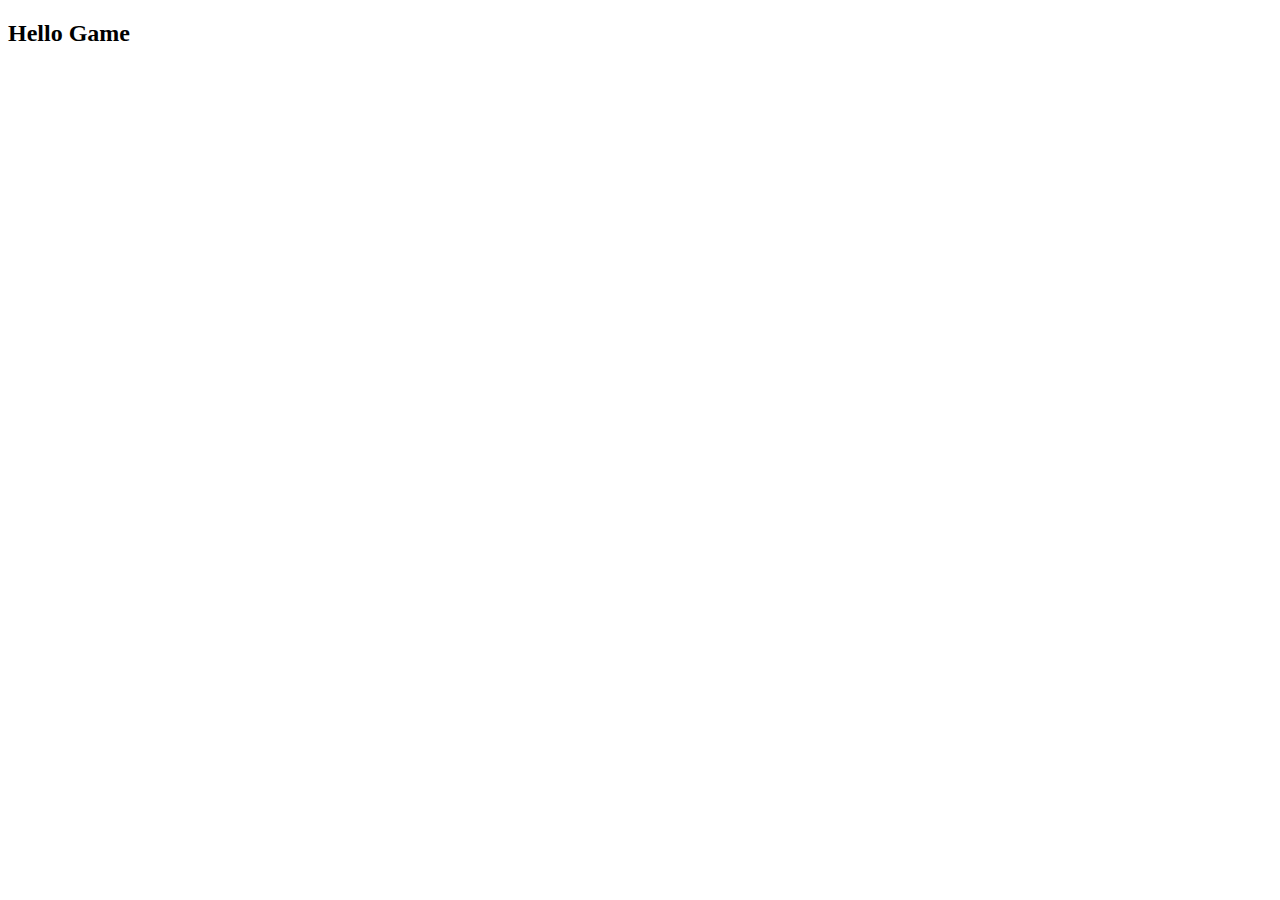
==== index.html @ ef562b77 "Init" ====
<!DOCTYPE html>
<html lang="en">
  <head>
    <meta charset="UTF-8" />
    <meta name="viewport" content="width=device-width, initial-scale=1.0" />
    <title>Game</title>
  </head>
  <body>
    <h2>Hello Game</h2>
  </body>
</html>
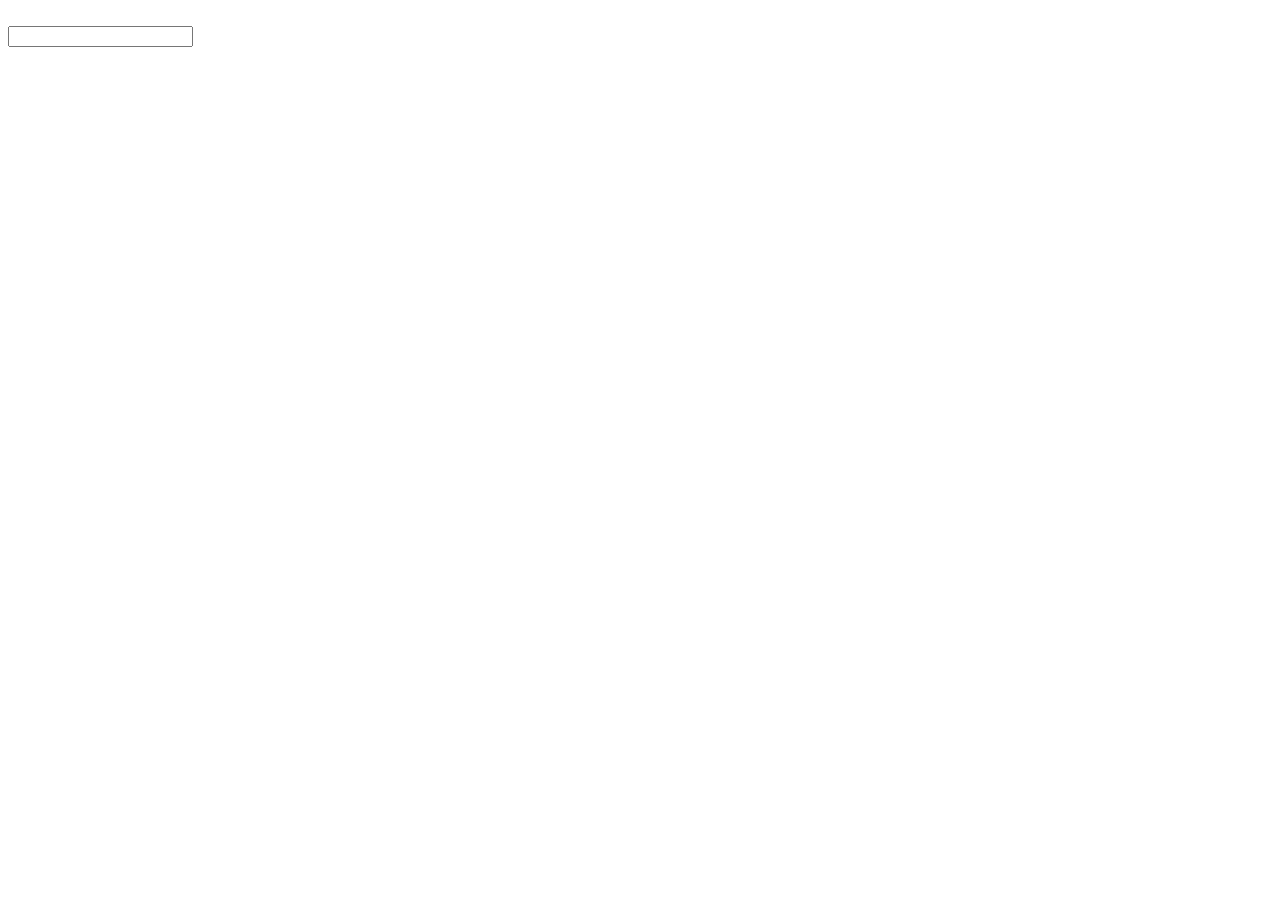
==== commit 64f8b91f: "Get data from api" ====
--- a/index.html
+++ b/index.html
@@ -3,9 +3,45 @@
   <head>
     <meta charset="UTF-8" />
     <meta name="viewport" content="width=device-width, initial-scale=1.0" />
-    <title>Game</title>
+    <title>Movie Quiz</title>
   </head>
   <body>
-    <h2>Hello Game</h2>
+    <div id="quiz">
+      <div id="backdrop"><img src="" alt="" /></div>
+      <div id="title"></div>
+    </div>
+    <div id="answer">
+      <input type="text" id="inputWord" />
+    </div>
+    <div id="score"></div>
+    <div id="timer"></div>
+    <script>
+      const options = {
+        method: 'GET',
+        headers: {
+          accept: 'application/json',
+          Authorization:
+            'Bearer eyJhbGciOiJIUzI1NiJ9.eyJhdWQiOiJkN2Q2YjQzNmMyYWFmYmI5MDM0NTJkYjYyMjNkOWU2NiIsInN1YiI6IjYzMGQ2ZTllYmJjYWUwMDA3ZTQ5NmM5NiIsInNjb3BlcyI6WyJhcGlfcmVhZCJdLCJ2ZXJzaW9uIjoxfQ.ozHtkrnpGYvv65bpT_Om4cKN8H9NyxzOduQynHzk0xE',
+        },
+      };
+
+      const quiz = document.querySelector('#quiz');
+      const inputWord = document.querySelector('#inputWord');
+      const score = document.querySelector('#score');
+      const timer = document.querySelector('#timer');
+
+      //random page //random num (0-19)
+      fetch('https://api.themoviedb.org/4/account/630d6e9ebbcae0007e496c96/movie/recommendations?page=4&language=en-US', options)
+        .then((response) => response.json())
+        .then((response) => {
+          let movieData = response.results;
+          document.querySelector('#quiz #backdrop img').src = movieData
+            .filter((el, idx) => idx === 0)
+            .map((el) => `https://image.tmdb.org/t/p/w780/${el.backdrop_path}`);
+          document.querySelector('#quiz #title').innerHTML = movieData.filter((el, idx) => idx === 0).map((el) => el.title);
+          console.log(movieData);
+        })
+        .catch((err) => console.error(err));
+    </script>
   </body>
 </html>
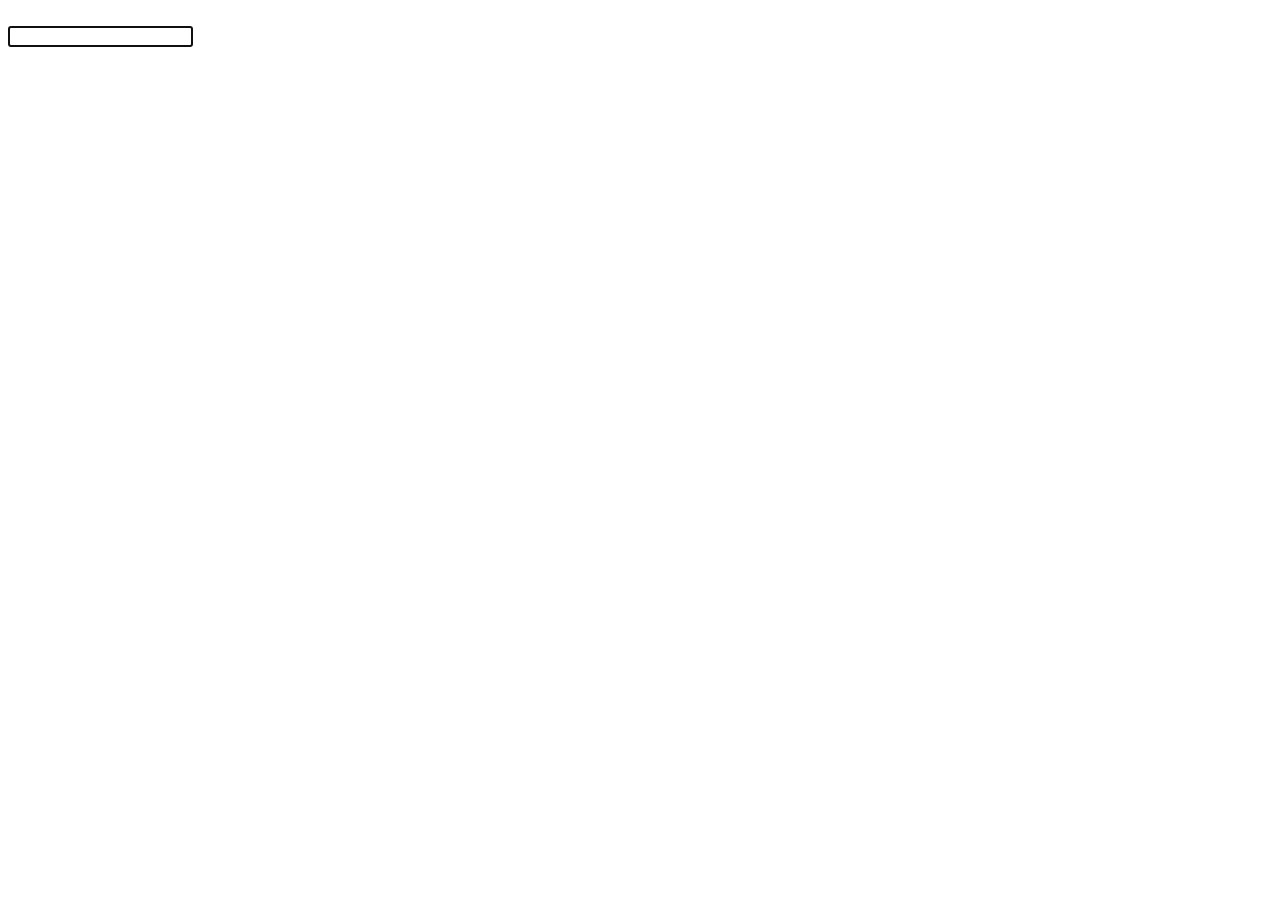
==== commit 76dd8d84: "Get data randomly" ====
--- a/index.html
+++ b/index.html
@@ -25,23 +25,65 @@
         },
       };
 
-      const quiz = document.querySelector('#quiz');
+      const quiz = document.querySelector('#quiz #backdrop img');
       const inputWord = document.querySelector('#inputWord');
       const score = document.querySelector('#score');
       const timer = document.querySelector('#timer');
 
-      //random page //random num (0-19)
-      fetch('https://api.themoviedb.org/4/account/630d6e9ebbcae0007e496c96/movie/recommendations?page=4&language=en-US', options)
-        .then((response) => response.json())
-        .then((response) => {
-          let movieData = response.results;
-          document.querySelector('#quiz #backdrop img').src = movieData
-            .filter((el, idx) => idx === 0)
-            .map((el) => `https://image.tmdb.org/t/p/w780/${el.backdrop_path}`);
-          document.querySelector('#quiz #title').innerHTML = movieData.filter((el, idx) => idx === 0).map((el) => el.title);
-          console.log(movieData);
-        })
-        .catch((err) => console.error(err));
+      let answer = '';
+      let randomNum = 0;
+      let count = 0;
+
+      const randomNumFunc = () => {
+        randomNum = Math.floor(Math.random() * 19 + 1);
+      };
+
+      String.prototype.toWesternDigits = function () {
+        return this.replace('III', '3').replace('II', '2').replace('I', '1');
+      };
+
+      const keyupFunc = function (e) {
+        if (e.keyCode === 13) {
+          const typed = inputWord.value;
+          if (answer[0].toLowerCase() == typed.toLowerCase()) {
+            console.log(answer[0].toLowerCase().toWesternDigits());
+            console.log('correct');
+            init();
+            count++;
+            score.textContent = count;
+          } else {
+            //game end and show answer
+          }
+        }
+      };
+
+      const init = function () {
+        inputWord.addEventListener('keyup', keyupFunc);
+        randomNumFunc();
+        getMovieData();
+        inputWord.value = '';
+        inputWord.focus();
+      };
+
+      //timer function
+      //7 seconds, pass time -> lose
+
+      async function getMovieData() {
+        let obj;
+        const res = await fetch('https://api.themoviedb.org/4/account/630d6e9ebbcae0007e496c96/movie/recommendations?page=4&language=en-US', options);
+
+        obj = await res.json();
+
+        let movieData = obj.results;
+
+        quiz.src = movieData.filter((el, idx) => idx === randomNum).map((el) => `https://image.tmdb.org/t/p/w780/${el.backdrop_path}`);
+
+        answer = movieData.filter((el, idx) => idx === randomNum).map((el) => el.title.toWesternDigits());
+        document.querySelector('#quiz #title').textContent = movieData.filter((el, idx) => idx === randomNum).map((el) => el.title);
+      }
+
+      getMovieData();
+      init();
     </script>
   </body>
 </html>
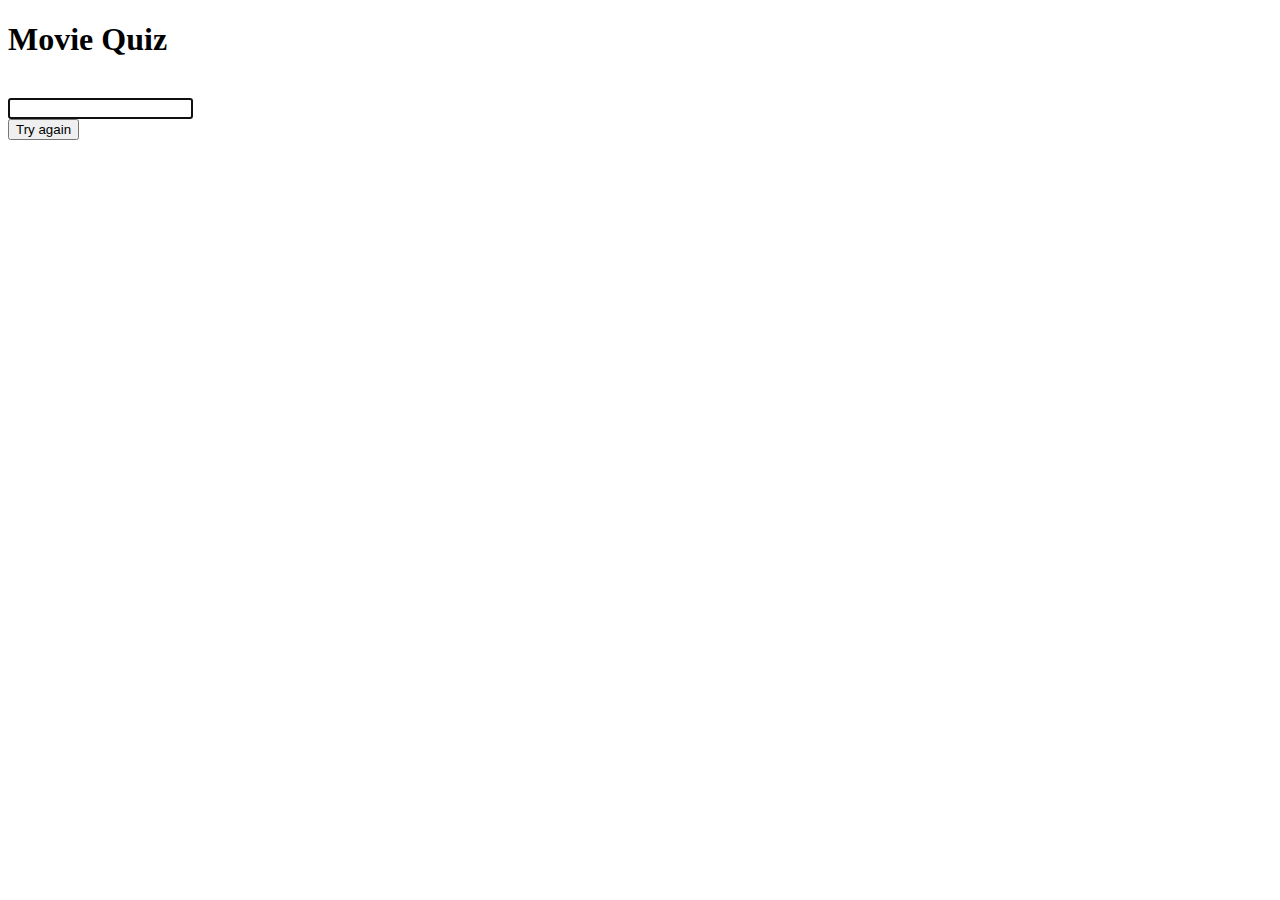
==== commit bb0b9f50: "Add reset func / hide title" ====
--- a/index.html
+++ b/index.html
@@ -6,15 +6,17 @@
     <title>Movie Quiz</title>
   </head>
   <body>
+    <header><h1>Movie Quiz</h1></header>
     <div id="quiz">
       <div id="backdrop"><img src="" alt="" /></div>
-      <div id="title"></div>
+      <div id="title" style="display: none"></div>
     </div>
-    <div id="answer">
+    <div id="inputBox">
       <input type="text" id="inputWord" />
     </div>
     <div id="score"></div>
     <div id="timer"></div>
+    <div id="restart"><button>Try again</button></div>
     <script>
       const options = {
         method: 'GET',
@@ -28,31 +30,32 @@
       const quiz = document.querySelector('#quiz #backdrop img');
       const inputWord = document.querySelector('#inputWord');
       const score = document.querySelector('#score');
-      const timer = document.querySelector('#timer');
+      const title = document.querySelector('#title');
+      // const timer = document.querySelector('#timer');
+      const restart = document.querySelector('#restart');
 
       let answer = '';
       let randomNum = 0;
       let count = 0;
 
-      const randomNumFunc = () => {
-        randomNum = Math.floor(Math.random() * 19 + 1);
+      String.prototype.toWesternDigits = function () {
+        return this.replace('III', '3').replace('II', '2');
       };
 
-      String.prototype.toWesternDigits = function () {
-        return this.replace('III', '3').replace('II', '2').replace('I', '1');
+      const randomNumFunc = () => {
+        randomNum = Math.floor(Math.random() * 19);
       };
 
       const keyupFunc = function (e) {
         if (e.keyCode === 13) {
           const typed = inputWord.value;
           if (answer[0].toLowerCase() == typed.toLowerCase()) {
-            console.log(answer[0].toLowerCase().toWesternDigits());
-            console.log('correct');
             init();
             count++;
             score.textContent = count;
           } else {
-            //game end and show answer
+            inputWord.disabled = true;
+            title.style.display = 'block';
           }
         }
       };
@@ -65,21 +68,30 @@
         inputWord.focus();
       };
 
+      restart.addEventListener('click', init);
       //timer function
       //7 seconds, pass time -> lose
 
       async function getMovieData() {
-        let obj;
-        const res = await fetch('https://api.themoviedb.org/4/account/630d6e9ebbcae0007e496c96/movie/recommendations?page=4&language=en-US', options);
+        try {
+          let obj;
+          const res = await fetch(
+            'https://api.themoviedb.org/4/account/630d6e9ebbcae0007e496c96/movie/recommendations?page=4&language=en-US',
+            options
+          );
+          obj = await res.json();
+          let movieData = obj.results;
 
-        obj = await res.json();
+          quiz.src = movieData.filter((el, idx) => idx === randomNum).map((el) => `https://image.tmdb.org/t/p/w780/${el.backdrop_path}`);
 
-        let movieData = obj.results;
+          answer = movieData.filter((el, idx) => idx === randomNum).map((el) => el.title.toWesternDigits());
 
-        quiz.src = movieData.filter((el, idx) => idx === randomNum).map((el) => `https://image.tmdb.org/t/p/w780/${el.backdrop_path}`);
+          title.textContent = movieData.filter((el, idx) => idx === randomNum).map((el) => el.title);
 
-        answer = movieData.filter((el, idx) => idx === randomNum).map((el) => el.title.toWesternDigits());
-        document.querySelector('#quiz #title').textContent = movieData.filter((el, idx) => idx === randomNum).map((el) => el.title);
+          console.log(answer[0].toWesternDigits());
+        } catch (err) {
+          console.log(err);
+        }
       }
 
       getMovieData();
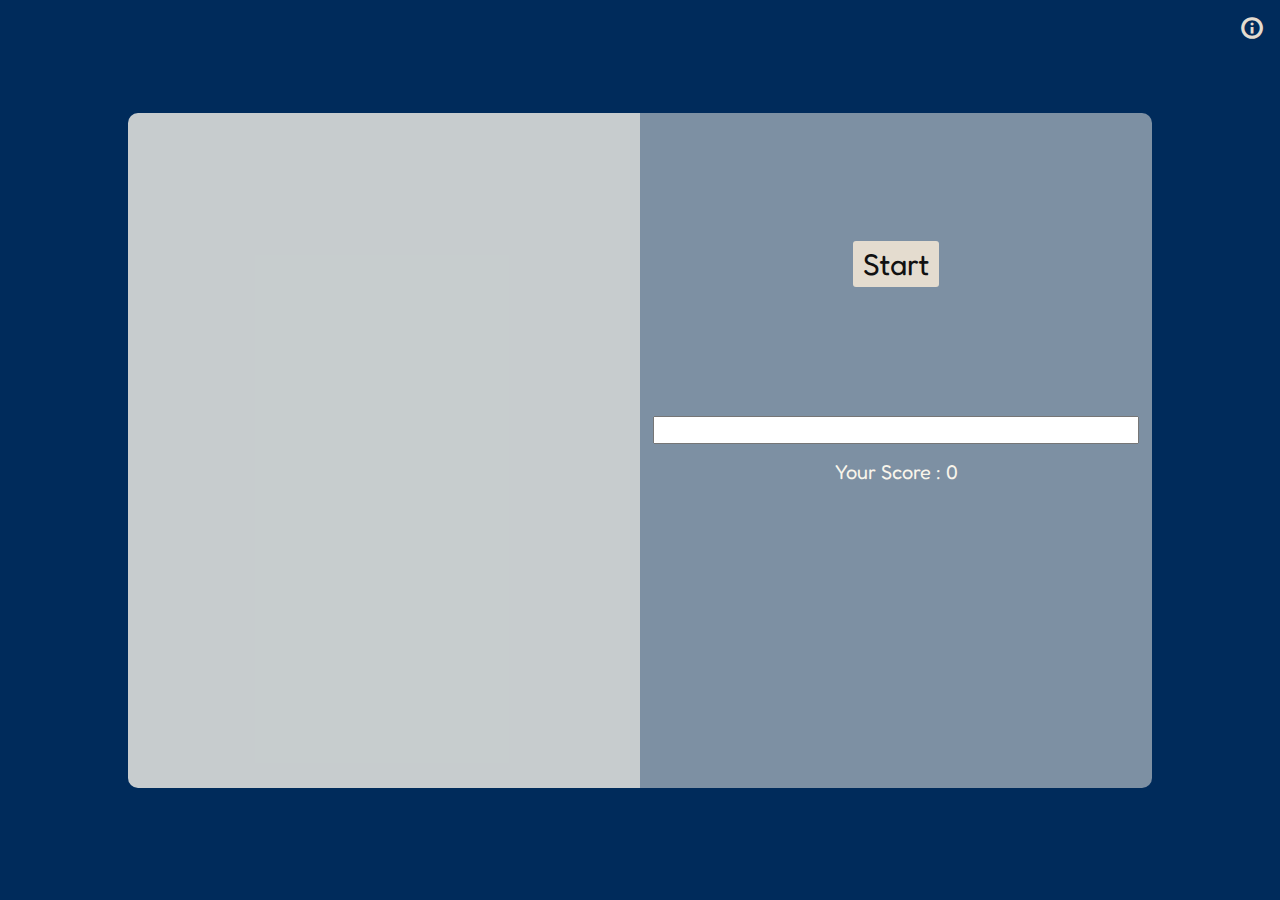
==== commit de6b4063: "Add start timer func" ====
--- a/index.html
+++ b/index.html
@@ -3,20 +3,41 @@
   <head>
     <meta charset="UTF-8" />
     <meta name="viewport" content="width=device-width, initial-scale=1.0" />
-    <title>Movie Quiz</title>
+    <link rel="stylesheet" href="css/style.css" />
+    <link rel="preconnect" href="https://fonts.googleapis.com" />
+    <link rel="preconnect" href="https://fonts.gstatic.com" crossorigin />
+    <link href="https://fonts.googleapis.com/css2?family=Fredoka:wght@300;400;500;600;700&display=swap" rel="stylesheet" />
+    <link
+      rel="stylesheet"
+      href="https://fonts.googleapis.com/css2?family=Material+Symbols+Outlined:opsz,wght,FILL,GRAD@20..48,100..700,0..1,-50..200"
+    />
+    <title>Movie Quiz🍿</title>
   </head>
   <body>
-    <header><h1>Movie Quiz</h1></header>
-    <div id="quiz">
+    <span class="material-symbols-outlined" id="info"> info </span>
+    <div id="prevTimer" class="left"></div>
+    <div id="quiz" class="left">
       <div id="backdrop"><img src="" alt="" /></div>
-      <div id="title" style="display: none"></div>
+      <div id="guessWhat">?</div>
+      <div id="titleBox">
+        The answer is
+        <div id="title"></div>
+      </div>
     </div>
-    <div id="inputBox">
-      <input type="text" id="inputWord" />
+    <div id="answerBox" class="right">
+      <div id="startBtn"><button>Start</button></div>
+      <div id="lose">LOSE!</div>
+      <div id="inputBox">
+        <input type="text" id="inputWord" />
+      </div>
+      <div id="timer"></div>
+      <div id="scoreBox">
+        <span>Your Score : </span>
+        <span id="score">0</span>
+      </div>
+      <div id="restartBtn"><button>Try again</button></div>
     </div>
-    <div id="score"></div>
-    <div id="timer"></div>
-    <div id="restart"><button>Try again</button></div>
+
     <script>
       const options = {
         method: 'GET',
@@ -27,12 +48,19 @@
         },
       };
 
-      const quiz = document.querySelector('#quiz #backdrop img');
+      const quiz = document.querySelector('#quiz');
+      const quizImg = document.querySelector('#quiz #backdrop img');
+      const lose = document.querySelector('#lose');
+
       const inputWord = document.querySelector('#inputWord');
       const score = document.querySelector('#score');
+      const guessWhat = document.querySelector('#guessWhat');
+      const titleBox = document.querySelector('#titleBox');
       const title = document.querySelector('#title');
-      // const timer = document.querySelector('#timer');
-      const restart = document.querySelector('#restart');
+      const restartBtn = document.querySelector('#restartBtn');
+      const startBtn = document.querySelector('#startBtn');
+      const prevTimer = document.querySelector('#prevTimer');
+      const timer = document.querySelector('#timer');
 
       let answer = '';
       let randomNum = 0;
@@ -46,7 +74,7 @@
         randomNum = Math.floor(Math.random() * 19);
       };
 
-      const keyupFunc = function (e) {
+      const keyupFunc = (e) => {
         if (e.keyCode === 13) {
           const typed = inputWord.value;
           if (answer[0].toLowerCase() == typed.toLowerCase()) {
@@ -55,12 +83,15 @@
             score.textContent = count;
           } else {
             inputWord.disabled = true;
-            title.style.display = 'block';
+            titleBox.style.display = 'block';
+            lose.style.display = 'block';
+            restartBtn.style.display = 'block';
+            guessWhat.style.display = 'none';
           }
         }
       };
 
-      const init = function () {
+      const init = () => {
         inputWord.addEventListener('keyup', keyupFunc);
         randomNumFunc();
         getMovieData();
@@ -68,7 +99,36 @@
         inputWord.focus();
       };
 
-      restart.addEventListener('click', init);
+      let timeleft = 3;
+
+      const start = () => {
+        init();
+        startBtn.style.display = 'none';
+        const startTimer = setInterval(function () {
+          if (timeleft <= 0) {
+            clearInterval(startTimer);
+            prevTimer.style.display = 'none';
+            quiz.style.display = 'flex';
+          } else {
+            prevTimer.innerHTML = timeleft;
+          }
+          timeleft--;
+        }, 1000);
+      };
+
+      startBtn.addEventListener('click', start);
+
+      const reset = () => {
+        init();
+        count = 0;
+        score.textContent = count;
+        inputWord.disabled = false;
+        titleBox.style.display = 'none';
+        lose.style.display = 'none';
+        restartBtn.style.display = 'none';
+        guessWhat.style.display = 'block';
+      };
+      restartBtn.addEventListener('click', reset);
       //timer function
       //7 seconds, pass time -> lose
 
@@ -82,7 +142,7 @@
           obj = await res.json();
           let movieData = obj.results;
 
-          quiz.src = movieData.filter((el, idx) => idx === randomNum).map((el) => `https://image.tmdb.org/t/p/w780/${el.backdrop_path}`);
+          quizImg.src = movieData.filter((el, idx) => idx === randomNum).map((el) => `https://image.tmdb.org/t/p/w780/${el.backdrop_path}`);
 
           answer = movieData.filter((el, idx) => idx === randomNum).map((el) => el.title.toWesternDigits());
 
@@ -93,9 +153,7 @@
           console.log(err);
         }
       }
-
       getMovieData();
-      init();
     </script>
   </body>
 </html>
--- a/css/style.css
+++ b/css/style.css
@@ -0,0 +1,124 @@
+* {
+  margin: 0;
+  padding: 0;
+  font-family: "Fredoka", sans-serif;
+  box-sizing: border-box;
+  cursor: default;
+  text-align: center;
+}
+
+button {
+  all: unset;
+}
+
+img {
+  width: 100%;
+  height: 100%;
+}
+
+body {
+  display: flex;
+  justify-content: center;
+  align-items: center;
+  width: auto;
+  height: 100vh;
+  position: relative;
+  overflow: hidden;
+  padding: 10vw;
+  font-size: 20px;
+  background: #002b5b;
+}
+body > div {
+  display: flex;
+  justify-content: center;
+  align-items: center;
+  flex-direction: column;
+  width: 50%;
+  height: 75vh;
+  position: relative;
+  overflow: hidden;
+  padding: 1vw;
+  background-color: rgba(249, 245, 235, 0.8);
+}
+body > div.left {
+  border-top-left-radius: 10px;
+  border-bottom-left-radius: 10px;
+}
+body > div.right {
+  color: #f9f5eb;
+  background-color: rgba(249, 245, 235, 0.5);
+  border-top-right-radius: 10px;
+  border-bottom-right-radius: 10px;
+}
+
+#info {
+  position: absolute;
+  top: 1rem;
+  right: 1rem;
+  font-weight: 700;
+  color: #e4dccf;
+}
+#info:hover {
+  color: #f9f5eb;
+}
+
+#start {
+  display: block;
+}
+
+#startBtn {
+  font-size: 30px;
+  background-color: #e4dccf;
+  display: inline-block;
+  padding: 5px 10px;
+  border-radius: 3px;
+  color: #111;
+  position: absolute;
+  top: 8rem;
+}
+
+#quiz {
+  display: none;
+}
+
+#lose {
+  display: none;
+  position: absolute;
+  top: 8rem;
+  font-size: 2em;
+}
+
+#restartBtn {
+  display: none;
+  position: absolute;
+  bottom: 8rem;
+  padding: 5px;
+  background: #ea5455;
+  border-radius: 3px;
+}
+
+#backdrop {
+  overflow: hidden;
+  margin-bottom: 10px;
+  border-radius: 10px;
+}
+
+#inputBox {
+  width: 100%;
+  margin-bottom: 1rem;
+}
+#inputBox input {
+  width: 100%;
+  font-size: 20px;
+}
+
+#titleBox {
+  display: none;
+  color: #555;
+}
+
+#title {
+  font-size: 22px;
+  font-weight: 500;
+  color: #002b5b;
+}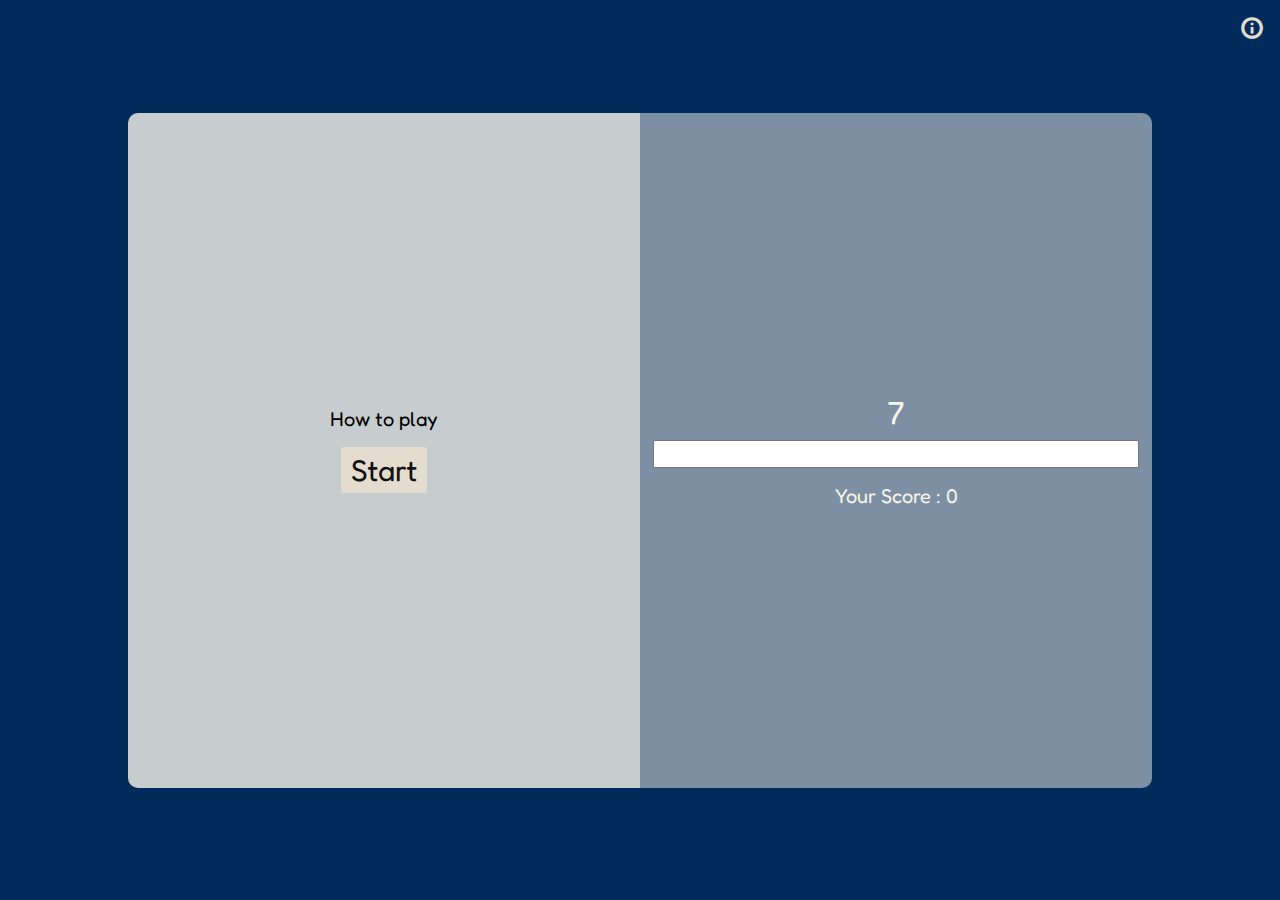
==== commit 8d7d0ee9: "Add timer func" ====
--- a/index.html
+++ b/index.html
@@ -15,7 +15,10 @@
   </head>
   <body>
     <span class="material-symbols-outlined" id="info"> info </span>
-    <div id="prevTimer" class="left"></div>
+    <div id="rule" class="left">
+      <div id="desc">How to play</div>
+      <div id="startBtn"><button>Start</button></div>
+    </div>
     <div id="quiz" class="left">
       <div id="backdrop"><img src="" alt="" /></div>
       <div id="guessWhat">?</div>
@@ -25,12 +28,11 @@
       </div>
     </div>
     <div id="answerBox" class="right">
-      <div id="startBtn"><button>Start</button></div>
       <div id="lose">LOSE!</div>
+      <div id="timer">7</div>
       <div id="inputBox">
         <input type="text" id="inputWord" />
       </div>
-      <div id="timer"></div>
       <div id="scoreBox">
         <span>Your Score : </span>
         <span id="score">0</span>
@@ -51,7 +53,6 @@
       const quiz = document.querySelector('#quiz');
       const quizImg = document.querySelector('#quiz #backdrop img');
       const lose = document.querySelector('#lose');
-
       const inputWord = document.querySelector('#inputWord');
       const score = document.querySelector('#score');
       const guessWhat = document.querySelector('#guessWhat');
@@ -59,15 +60,41 @@
       const title = document.querySelector('#title');
       const restartBtn = document.querySelector('#restartBtn');
       const startBtn = document.querySelector('#startBtn');
-      const prevTimer = document.querySelector('#prevTimer');
+      const rule = document.querySelector('#rule');
       const timer = document.querySelector('#timer');
 
       let answer = '';
       let randomNum = 0;
       let count = 0;
 
+      let timeleft = 7;
+
       String.prototype.toWesternDigits = function () {
         return this.replace('III', '3').replace('II', '2');
+      };
+
+      let countdown = 7;
+
+      const stopTimer = () => {
+        clearInterval(countdown);
+        titleBox.style.display = 'block';
+        lose.style.display = 'block';
+        restartBtn.style.display = 'block';
+        guessWhat.style.display = 'none';
+      };
+
+      const quizTimer = () => {
+        countdown = setInterval(() => {
+          if (timeleft <= 0) {
+            stopTimer();
+            inputWord.disabled = true;
+            timer.innerHTML = timeleft;
+          } else {
+            timer.innerHTML = timeleft;
+            console.log(timeleft);
+          }
+          timeleft -= 1;
+        }, 1000);
       };
 
       const randomNumFunc = () => {
@@ -78,15 +105,13 @@
         if (e.keyCode === 13) {
           const typed = inputWord.value;
           if (answer[0].toLowerCase() == typed.toLowerCase()) {
+            getMovieData();
             init();
             count++;
             score.textContent = count;
           } else {
+            stopTimer();
             inputWord.disabled = true;
-            titleBox.style.display = 'block';
-            lose.style.display = 'block';
-            restartBtn.style.display = 'block';
-            guessWhat.style.display = 'none';
           }
         }
       };
@@ -94,32 +119,21 @@
       const init = () => {
         inputWord.addEventListener('keyup', keyupFunc);
         randomNumFunc();
-        getMovieData();
         inputWord.value = '';
         inputWord.focus();
+        quizTimer();
       };
 
-      let timeleft = 3;
-
-      const start = () => {
+      const startFunc = () => {
         init();
         startBtn.style.display = 'none';
-        const startTimer = setInterval(function () {
-          if (timeleft <= 0) {
-            clearInterval(startTimer);
-            prevTimer.style.display = 'none';
-            quiz.style.display = 'flex';
-          } else {
-            prevTimer.innerHTML = timeleft;
-          }
-          timeleft--;
-        }, 1000);
+        rule.style.display = 'none';
+        quiz.style.display = 'flex';
       };
+      startBtn.addEventListener('click', startFunc);
 
-      startBtn.addEventListener('click', start);
-
-      const reset = () => {
-        init();
+      const restartFunc = () => {
+        timeleft = 7;
         count = 0;
         score.textContent = count;
         inputWord.disabled = false;
@@ -127,10 +141,11 @@
         lose.style.display = 'none';
         restartBtn.style.display = 'none';
         guessWhat.style.display = 'block';
+
+        getMovieData();
+        init();
       };
-      restartBtn.addEventListener('click', reset);
-      //timer function
-      //7 seconds, pass time -> lose
+      restartBtn.addEventListener('click', restartFunc);
 
       async function getMovieData() {
         try {
--- a/css/style.css
+++ b/css/style.css
@@ -62,19 +62,21 @@
   color: #f9f5eb;
 }
 
-#start {
-  display: block;
+#rule {
+  display: flex;
+}
+
+#desc {
+  margin-bottom: 1rem;
 }
 
 #startBtn {
-  font-size: 30px;
-  background-color: #e4dccf;
   display: inline-block;
   padding: 5px 10px;
+  font-size: 30px;
+  color: #111;
+  background-color: #e4dccf;
   border-radius: 3px;
-  color: #111;
-  position: absolute;
-  top: 8rem;
 }
 
 #quiz {
@@ -103,6 +105,11 @@
   border-radius: 10px;
 }
 
+#timer {
+  margin-bottom: 0.5rem;
+  font-size: 2rem;
+}
+
 #inputBox {
   width: 100%;
   margin-bottom: 1rem;
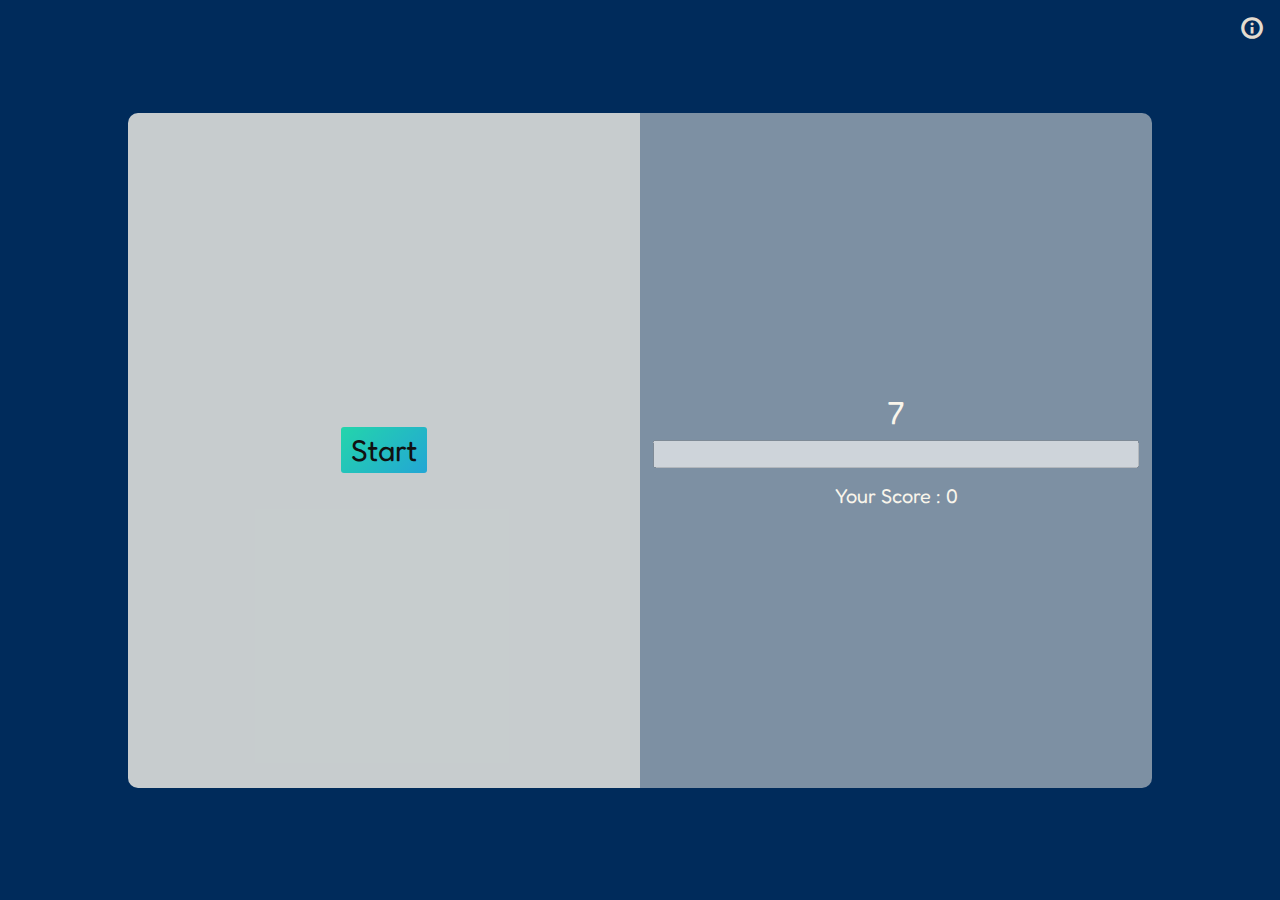
==== commit 92242a5e: "Add rule / Fix timer error" ====
--- a/index.html
+++ b/index.html
@@ -15,11 +15,25 @@
   </head>
   <body>
     <span class="material-symbols-outlined" id="info"> info </span>
-    <div id="rule" class="left">
-      <div id="desc">How to play</div>
-      <div id="startBtn"><button>Start</button></div>
-    </div>
-    <div id="quiz" class="left">
+    <div id="rule">
+      <div id="desc">
+        <p>🎥 Welcome to the Movie Quiz! Get ready to unleash your inner movie buff and embark on a hilarious guessing adventure!</p>
+        <p>
+          ⏳ Your mission, should you choose to accept it (and you totally should), is to type in the title of the movie before the clock ticks down
+          to its final beat. Tick-tock, time is of the essence!
+        </p>
+        <p>
+          🚨 Whether it's upper or lower case, it doesn't matter! But here's the deal: if you dare to type the wrong answer or hesitate for too long,
+          brace yourself!
+        </p>
+        <p>Ready? Set? Start the madness and show us your movie mojo!</p>
+        <div id="closeBtn" class="btn"><button>Close</button></div>
+      </div>
+    </div>
+    <div id="start" class="left container">
+      <div id="startBtn" class="btn"><button>Start</button></div>
+    </div>
+    <div id="quiz" class="left container">
       <div id="backdrop"><img src="" alt="" /></div>
       <div id="guessWhat">?</div>
       <div id="titleBox">
@@ -27,17 +41,17 @@
         <div id="title"></div>
       </div>
     </div>
-    <div id="answerBox" class="right">
+    <div id="answerBox" class="right container">
       <div id="lose">LOSE!</div>
       <div id="timer">7</div>
       <div id="inputBox">
-        <input type="text" id="inputWord" />
+        <input type="text" id="inputWord" disabled />
       </div>
       <div id="scoreBox">
         <span>Your Score : </span>
         <span id="score">0</span>
       </div>
-      <div id="restartBtn"><button>Try again</button></div>
+      <div id="restartBtn" class="btn"><button>Try again</button></div>
     </div>
 
     <script>
@@ -60,8 +74,11 @@
       const title = document.querySelector('#title');
       const restartBtn = document.querySelector('#restartBtn');
       const startBtn = document.querySelector('#startBtn');
+      const start = document.querySelector('#start');
+      const timer = document.querySelector('#timer');
       const rule = document.querySelector('#rule');
-      const timer = document.querySelector('#timer');
+      const info = document.querySelector('#info');
+      const closeBtn = document.querySelector('#closeBtn');
 
       let answer = '';
       let randomNum = 0;
@@ -73,7 +90,14 @@
         return this.replace('III', '3').replace('II', '2');
       };
 
-      let countdown = 7;
+      const showRuleFunc = () => {
+        rule.style.display = 'block';
+      };
+      const closeRuleFunc = () => {
+        rule.style.display = 'none';
+      };
+      info.addEventListener('click', showRuleFunc);
+      closeBtn.addEventListener('click', closeRuleFunc);
 
       const stopTimer = () => {
         clearInterval(countdown);
@@ -82,6 +106,8 @@
         restartBtn.style.display = 'block';
         guessWhat.style.display = 'none';
       };
+
+      let countdown;
 
       const quizTimer = () => {
         countdown = setInterval(() => {
@@ -102,11 +128,15 @@
       };
 
       const keyupFunc = (e) => {
+        const typed = inputWord.value;
+        if (e.keyCode === 13 && !typed) {
+          return;
+        }
         if (e.keyCode === 13) {
-          const typed = inputWord.value;
+          clearInterval(countdown);
           if (answer[0].toLowerCase() == typed.toLowerCase()) {
+            init();
             getMovieData();
-            init();
             count++;
             score.textContent = count;
           } else {
@@ -117,6 +147,7 @@
       };
 
       const init = () => {
+        timeleft = 7;
         inputWord.addEventListener('keyup', keyupFunc);
         randomNumFunc();
         inputWord.value = '';
@@ -125,15 +156,17 @@
       };
 
       const startFunc = () => {
+        inputWord.disabled = false;
+        startBtn.style.display = 'none';
+        start.style.display = 'none';
+        quiz.style.display = 'flex';
         init();
-        startBtn.style.display = 'none';
-        rule.style.display = 'none';
-        quiz.style.display = 'flex';
       };
       startBtn.addEventListener('click', startFunc);
 
       const restartFunc = () => {
-        timeleft = 7;
+        init();
+        getMovieData();
         count = 0;
         score.textContent = count;
         inputWord.disabled = false;
@@ -141,9 +174,6 @@
         lose.style.display = 'none';
         restartBtn.style.display = 'none';
         guessWhat.style.display = 'block';
-
-        getMovieData();
-        init();
       };
       restartBtn.addEventListener('click', restartFunc);
 
--- a/css/style.css
+++ b/css/style.css
@@ -28,7 +28,7 @@
   font-size: 20px;
   background: #002b5b;
 }
-body > div {
+body .container {
   display: flex;
   justify-content: center;
   align-items: center;
@@ -40,15 +40,19 @@
   padding: 1vw;
   background-color: rgba(249, 245, 235, 0.8);
 }
-body > div.left {
+body .container.left {
   border-top-left-radius: 10px;
   border-bottom-left-radius: 10px;
 }
-body > div.right {
+body .container.right {
   color: #f9f5eb;
   background-color: rgba(249, 245, 235, 0.5);
   border-top-right-radius: 10px;
   border-bottom-right-radius: 10px;
+}
+
+.btn:hover {
+  transform: translateY(-3px);
 }
 
 #info {
@@ -63,11 +67,43 @@
 }
 
 #rule {
-  display: flex;
+  display: none;
+  width: 50%;
+  position: absolute;
+  z-index: 100;
+  padding: 1vw;
+  font-size: 18px;
+  background: rgba(249, 245, 235, 0.9);
+  border-radius: 10px;
+  animation: popup 0.5s ease-out;
 }
 
 #desc {
   margin-bottom: 1rem;
+}
+#desc p {
+  margin-bottom: 1rem;
+  text-align: left;
+}
+#desc p:nth-child(3) {
+  margin-bottom: 3rem;
+}
+#desc p:nth-child(4) {
+  text-align: center;
+  color: #002b5b;
+  font-weight: 600;
+}
+
+#closeBtn {
+  display: inline-block;
+  padding: 5px;
+  color: #f9f5eb;
+  background: #ea5455;
+  border-radius: 3px;
+}
+
+#start {
+  display: flex;
 }
 
 #startBtn {
@@ -75,8 +111,12 @@
   padding: 5px 10px;
   font-size: 30px;
   color: #111;
+  /* animation: name duration timing-function delay iteration-count direction fill-mode; */
+  background: linear-gradient(-45deg, #ee7752, #e73c7e, #23a6d5, #23d5ab);
+  background-size: 300% 300%;
   background-color: #e4dccf;
   border-radius: 3px;
+  animation: gradient 15s ease infinite;
 }
 
 #quiz {
@@ -128,4 +168,26 @@
   font-size: 22px;
   font-weight: 500;
   color: #002b5b;
+}
+
+@keyframes gradient {
+  0% {
+    background-position: 0% 50%;
+  }
+  50% {
+    background-position: 100% 50%;
+  }
+  100% {
+    background-position: 0% 50%;
+  }
+}
+@keyframes popup {
+  0% {
+    opacity: 0;
+    transform: translateY(200%);
+  }
+  100% {
+    opacity: 1;
+    transform: translateY(0);
+  }
 }